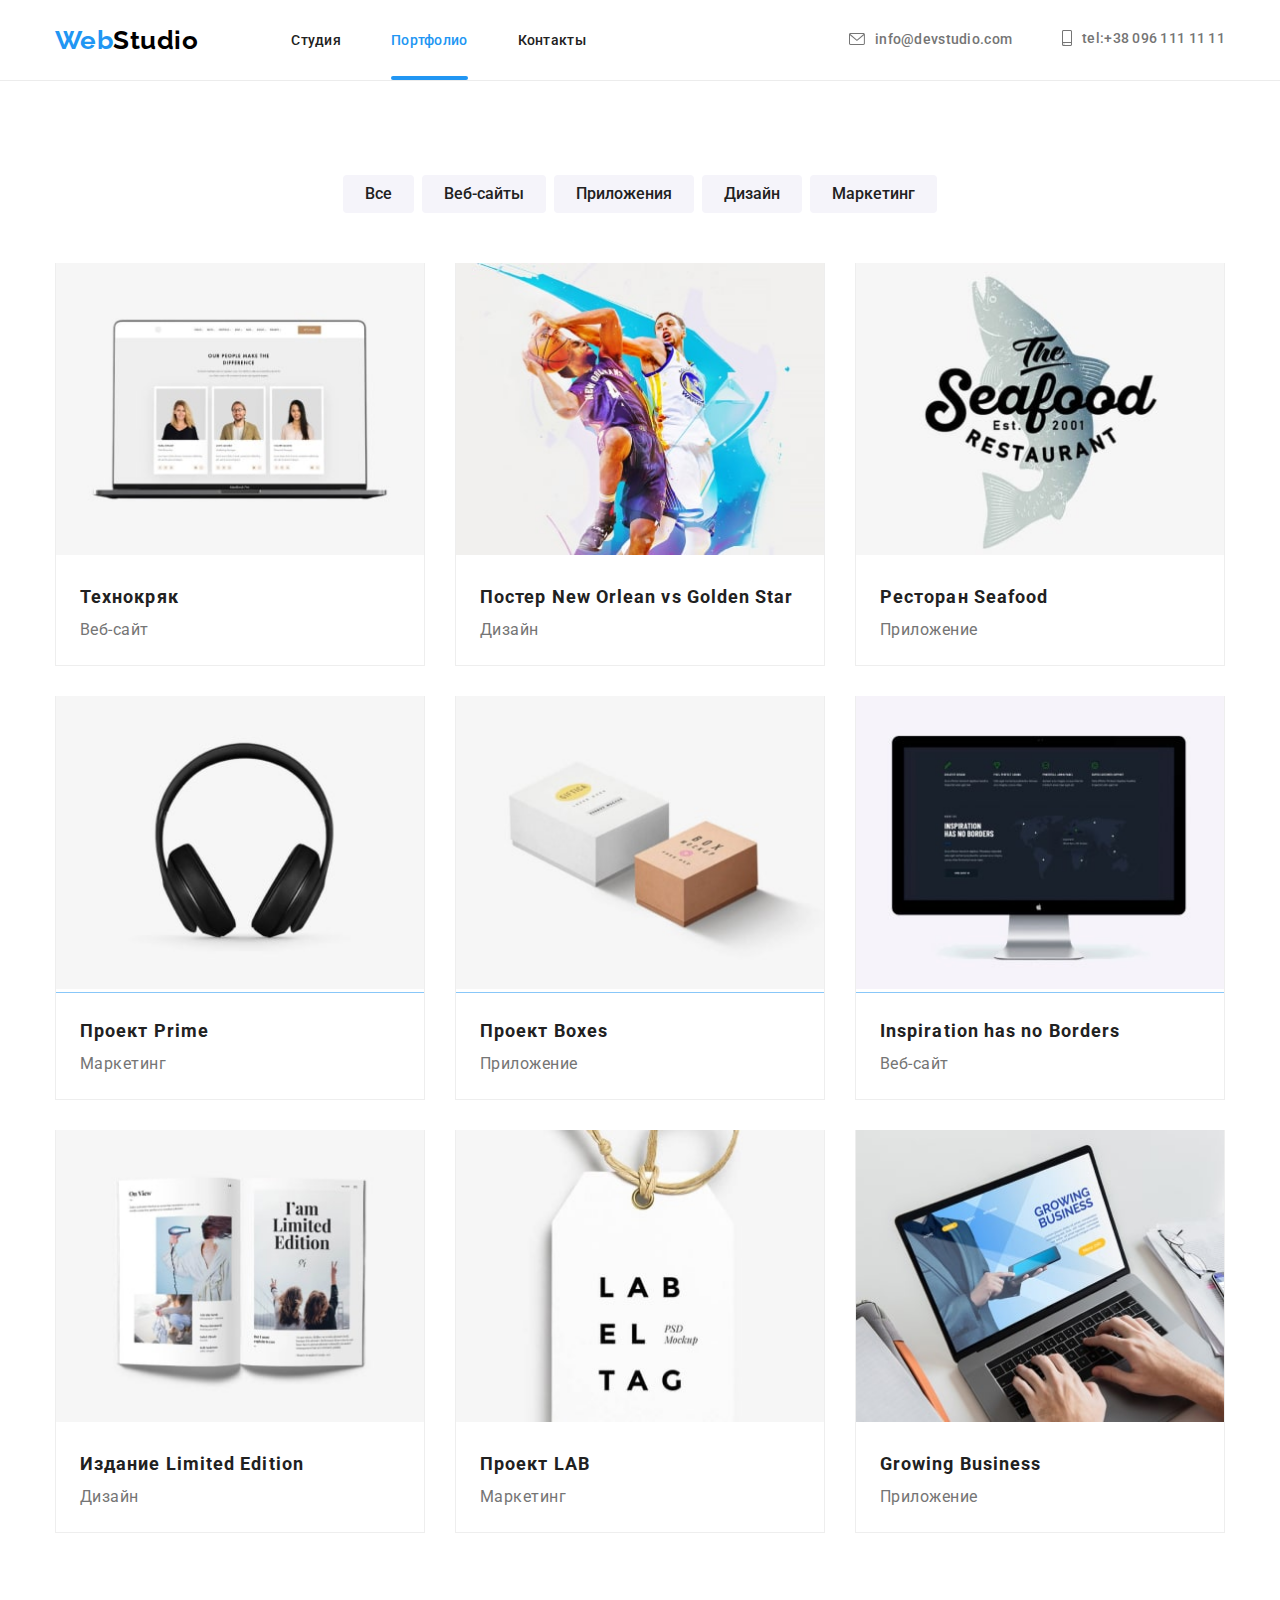
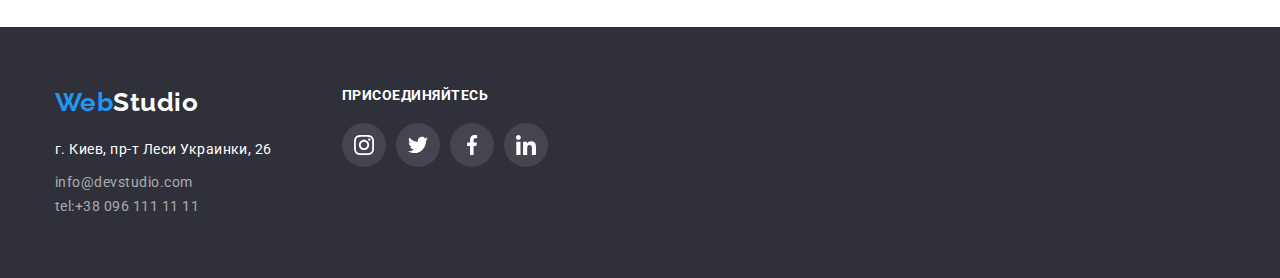
==== portfolio.html @ bacd763f "клон репозитория 5" ====
<!DOCTYPE html>
<html lang="ru">
<head>
    
    <meta charset="UTF-8">
    <meta name="viewport" content="width=device-width, initial-scale=1.0">
    <title>Document</title>
    <link rel="stylesheet" href="style.css" />
    <link rel="stylesheet" href="https://cdnjs.com/libraries/modern-normalize" />
    <link rel="preconnect" href="https://fonts.gstatic.com">
    <link rel="preconnect" href="https://fonts.gstatic.com">
    <link href="https://fonts.googleapis.com/css2?family=Raleway:wght@700&family=Roboto:wght@400;500;700;900&display=swap"
        rel="stylesheet">
</head>
<body>
    <header>
        <!--Шапка сайта-->
        <div class="container main-nav">
        <nav class="all-nav">
            <a class="logo-header" href="index.html">Web<span class="logo-studio">Studio</span></a>
            <ul class="site-nav">
                <li class="list-nav"> <a class="nav-link" href="index.html">Студия</a> </li>
                <li class="list-nav"> <a class="nav-link current" href="portfolio.html">Портфолио</a> </li>
                <li class="list-nav"> <a class="nav-link" href="">Контакты</a> </li>
            </ul>
        </nav>
    
        <ul class="nav-contacts">
            <li class="list-nav">
                <a class="contacts" href="mailto:info@devstudio.com">
                    <svg class="icon-contacts" width="16" height="12">
                        <use href="images/symbol-defs.svg#icon-envelope"></use>
                    </svg>
                    info@devstudio.com </a>
            </li>
            
            <li class="list-nav">
                <a class="contacts" href="tel:+380961111111">
                    <svg class="icon-contacts" width="10" height="16">
                        <use href="images/symbol-defs.svg#icon-smartphone"></use>
                    </svg>
                    tel:+38 096 111 11 11</a>
            </li>
        </ul>
        </div>
    </header>
<main>
<section class="offers-company">
    <!--блок предложений компании-->
<div class="container">
        <h1 class="portfolio">Портфолио</h1>
        <h2 class="selection-works">Выбор работ</h2>
    
    <ul class="btn-selection">
        <li class="item-btn"><button class="btn-choice" type="button">Все</button></li>
        <li class="item-btn"><button class="btn-choice" type="button">Веб-сайты</button></li>
        <li class="item-btn"><button class="btn-choice" type="button">Приложения</button></li>
        <li class="item-btn"><button class="btn-choice" type="button">Дизайн</button></li>
        <li class="item-btn"><button class="btn-choice" type="button">Маркетинг</button></li>
    </ul>   
   
    <!--Блок проектов компании-->
    <h2 class="studio-projects">Проекты студии</h2>
    <ul class="stud-projects">
        <li class="item-project">
            <a class="project-link" href="">
            <div class="context-card">
                <div class="card-decore">
                <img src="images/technokryak-min.jpg" 
                alt="открытый ноутбук с сайтом" width="370"/>
                    <div class="card-overlay">
                    <p class=overlay-description>Технокряк это современная площадка распространения коронавируса. Компании используют эту платформу для цифрового шпионажа и атак на защищённые сервера конкурентов.</p>         
                    </div>
                </div>
                <div class="decor-item">
                <h3 class="name-projects">Технокряк</h3>
                <p class="type-projects">Веб-сайт</p>
                </div>
                    
            </div>
            </a>
        </li>
        <li  class="item-project">
            <a class="project-link" href="">
            <div class="context-card">
                <div class="card-decore">
                <img src="images/poster-min.jpg" 
                alt="двое мужчин баскетболистов" width="370"/>
                <div class="card-overlay">
                    <p class=overlay-description>Технокряк это современная площадка распространения коронавируса. Компании используют эту платформу для цифрового шпионажа и атак на защищённые сервера конкурентов.</p>         
                </div>
                </div>
            <div class="decor-item">
            <h3 class="name-projects">Постер New Orlean vs Golden Star</h3>
            <p class="type-projects">Дизайн</p>
            </div>
            </div>
            </a>
        </li>
        <li class="item-project"> 
            <a class="project-link" href="">
            <div class="context-card">
                <div class="card-decore">
                <img src="images/restorant-sea-food-min.jpg" 
                alt="рыба" width="370"/>
                <div class="card-overlay">
                    <p class=overlay-description>Технокряк это современная площадка распространения коронавируса. Компании используют эту платформу для цифрового шпионажа и атак на защищённые сервера конкурентов.</p>         
                </div>
                </div>
            <div class="decor-item">
            <h3 class="name-projects">Ресторан Seafood</h3>
            <p class="type-projects">Приложение</p>
            </div>
            </div>
            </a>
        </li>
        <li class="item-project">
            <a class="project-link" href="">
            <div class="context-card">
                <div class="card-decore">
                <img src="images/proekt-prime-min.jpg" 
                alt="наушники" width="370"/>
                <div class="card-overlay">
                    <p class=overlay-description>Технокряк это современная площадка распространения коронавируса. Компании используют эту платформу для цифрового шпионажа и атак на защищённые сервера конкурентов.</p>         
                </div>
                </div>
            <div class="decor-item">
            <h3 class="name-projects">Проект Prime</h3>
            <p class="type-projects">Маркетинг</p>
            </div>
            </div>
            </a>
        </li>
        <li class="item-project">
            <a  class="project-link" href="">
            <div class="context-card">
                <div class="card-decore">
                <img src="images/proekt-boxex-min.jpg" 
                alt="коробки" width="370"/>
                <div class="card-overlay">
                    <p class=overlay-description>Технокряк это современная площадка распространения коронавируса. Компании используют эту платформу для цифрового шпионажа и атак на защищённые сервера конкурентов.</p>         
                </div>
                </div>
            <div class="decor-item">
            <h3 class="name-projects">Проект Boxes</h3>
            <p class="type-projects">Приложение</p>
            </div>
            </div>
            </a>
        </li>
        <li class="item-project">
            <a class="project-link" href="">
            <div class="context-card">
                <div class="card-decore">
                <img src="images/inspiration-has-no-borders-min.jpg" 
                alt="Компьютер-моноблок с сайтом на мониторе" width="370" />
                <div class="card-overlay">
                    <p class=overlay-description>Технокряк это современная площадка распространения коронавируса. Компании используют эту платформу для цифрового шпионажа и атак на защищённые сервера конкурентов.</p>         
                </div>
                </div>
            <div class="decor-item">
            <h3 class="name-projects">Inspiration has no Borders</h3>
            <p class="type-projects">Веб-сайт</p>
            </div>
            </div>
            </a>
        </li>
        <li class="item-project">
            <a class="project-link" href="">
            <div class="context-card">
                <div class="card-decore">
                <img src="images/izdanie-limited-edition-min.jpg" 
                alt="открытая книга" width="370"/>
                <div class="card-overlay">
                    <p class=overlay-description>Технокряк это современная площадка распространения коронавируса. Компании используют эту платформу для цифрового шпионажа и атак на защищённые сервера конкурентов.</p>         
                </div>
                </div>
            <div class="decor-item">
            <h3 class="name-projects">Издание Limited Edition</h3>
            <p class="type-projects">Дизайн</p>
            </div>
            </div>
            </a>
        </li>
        <li class="item-project">
            <a class="project-link" href="">
            <div class="context-card">
                <div class="card-decore">
                <img src="images/proekt-lab-min.jpg" 
                alt="бирка-лейбл" width="370"/>
                <div class="card-overlay">
                    <p class=overlay-description>Технокряк это современная площадка распространения коронавируса. Компании используют эту платформу для цифрового шпионажа и атак на защищённые сервера конкурентов.</p>         
                </div>
                </div>
            <div class="decor-item">
            <h3 class="name-projects">Проект LAB</h3>
            <p class="type-projects">Маркетинг</p>
            </div>
            </div>
            </a>
        </li>
        <li class="item-project">
            <a class="project-link" href="">
            <div class="context-card">
                <div class="card-decore">
                <img src="images/growing-business-min.jpg" 
                alt="человек печатает на ноутбуке" width="370"/>
                <div class="card-overlay">
                    <p class=overlay-description>Технокряк это современная площадка распространения коронавируса. Компании используют эту платформу для цифрового шпионажа и атак на защищённые сервера конкурентов.</p>         
                </div>
                </div>
            <div class="decor-item">
            <h3 class="name-projects">Growing Business</h3>
            <p class="type-projects">Приложение</p>
            </div>
            </div>
            </a>
        </li>
    </ul>
    </div>

       
        

</section>

</main>

<footer class="block-foot">
    <div class="container">
        <div class="general-block">
            <div class="general-block1">
                <div class="footer-contacts">
                    <a class="logo-footer" href="index.html">Web<span class="logo-studio">Studio</span></a>
                    <ul class="foot-address">
                        <li>
                            <address class="address"> г. Киев, пр-т Леси Украинки, 26 </address>
                        </li>
                        <li> <a class="foot-contacts" href="mailto:info@devstudio.com"> info@devstudio.com </a> </li>
                        <li> <a class="foot-contacts" href="tel:+380961111111"> tel:+38 096 111 11 11 </a> </li>
                    </ul>
                </div>
            </div>

            <!--добавление блока соц. сети-->


            <div class="general-block2">


                <h2 class="social-title">Присоединяйтесь</h2>

                <ul class="social-list">
                    <li class="social-list-links">
                        <a class="social-link" href="">
                            <svg class="social-items">
                                <use href="images/symbol-defs.svg#icon-instagram-2"></use>
                            </svg>
                        </a>
                    </li>

                    <li class="social-list-links">
                        <a class="social-link" href="">
                            <svg class="social-items">
                                <use href="images/symbol-defs.svg#icon-twitter-1"></use>
                            </svg>
                        </a>
                    </li>

                    <li class="social-list-links">
                        <a class="social-link" href="">
                            <svg class="social-items">
                                <use href="images/symbol-defs.svg#icon-facebook-1"></use>
                            </svg>
                        </a>
                    </li>

                    <li class="social-list-links">
                        <a class="social-link" href="">
                            <svg class="social-items">
                                <use href="images/symbol-defs.svg#icon-linkedin-1"></use>
                            </svg>
                        </a>
                    </li>
                </ul>

            </div>


        </div>
    </div>
</footer>

</body>
</html>
---- style.css ----
:root {
  --background-color: #ffffff;
  --main-text-color: #212121;
  --text-color: #000000;
  --additional-text-color: #757575;
  --active-color: #2196f3;
  --background-hero: #2f303a;
  --background-overlay: #c4c4c4;
  --background-icons: #f5f4fa;
}

body {
  background-color: var(--background-color);
  color: var(--additional-text-color);
  font-family: Roboto, sans-serif;
  font-style: normal;
  font-weight: normal;
  letter-spacing: 0.03em;
  margin: 0;
}

ul,
a {
  list-style: none;
  text-decoration: none;
}

.container {
  width: 1200px;
  margin-left: auto;
  margin-right: auto;
  padding: 0 15px;
  box-sizing: border-box;
}
header {
  border-bottom: 1px solid #ececec;
}
/*шапка сайта*/

li {
  margin: 0;
}
.main-nav,
.all-nav {
  display: flex;
  align-items: center;
}

.site-nav {
  display: flex;
  margin: 0 0 0 93px;
  padding-left: 0;
}
.site-nav .list-nav:not(:last-child) {
  margin-right: 50px;
}
.site-nav .nav-link {
  display: block;

  font-weight: 500;
  font-size: 14px;
  line-height: 16px;
  letter-spacing: 0.02em;
  color: var(--main-text-color);

  padding: 32px 0;
  transition: transform 250ms cubic-bezier(0.4, 0, 0.2, 1);
  transition-property: background-color;
}

.site-nav .nav-link:hover,
.site-nav .nav-link:focus,
.site-nav .nav-link:active,
.site-nav .nav-link.current {
  color: var(--active-color);
}

.nav-contacts {
  display: flex;
  margin-left: auto;
  margin-top: 0;
  margin-bottom: 0;
}

.nav-contacts .contacts {
  color: var(--additional-text-color);
  font-weight: 500;
  font-size: 14px;
  line-height: 16px;
  letter-spacing: 0.02em;
  transition: transform 250ms cubic-bezier(0.4, 0, 0.2, 1);
  transition-property: background-color;
}

.nav-contacts .list-nav + .list-nav {
  margin-left: 50px;
}

.nav-contacts .contacts:hover,
.nav-contacts .contacts:focus,
.nav-contacts .contacts:active {
  color: var(--active-color);
}

.contacts {
  display: inline-flex;
  justify-content: center;
  align-items: center;
}

.icon-contacts {
  padding: 0;
  margin-right: 10px;
  fill: currentColor;
}

.nav-link {
  display: inline-block;
  position: relative;
  text-decoration: none;
  transition: transform 250ms cubic-bezier(0.4, 0, 0.2, 1);
  transition-property: background-color;
}
.nav-link:hover::before,
.nav-link:focus::before,
.nav-link.current::before {
  display: block;
  position: absolute;
  content: "";
  width: 100%;
  height: 4px;
  top: 76px;
  background: var(--active-color);
  border-radius: 2px;
}

/* оформление логотипа */

.logo-header,
.logo-footer {
  font-family: Raleway;
  font-weight: bold;
  font-size: 26px;
  color: var(--active-color);
}
.logo-header > .logo-studio {
  color: var(--text-color);
}
.logo-footer > .logo-studio {
  color: var(--background-color);
}

/* Блок-герой */

.overlay {
  height: 600px;
  max-width: 1600px;
  margin-left: auto;
  margin-right: auto;
  background-color: var(--background-overlay);
  background-image: linear-gradient(
      to right,
      rgba(47, 48, 58, 0.4),
      rgba(47, 48, 58, 0.4)
    ),
    url(images/img-min.jpg), url(images/img-overlay-min.jpg);
  background-repeat: no-repeat;
  background-size: cover;
  background-position: center;
}

/*модальное окно*/

.backdrop {
  position: fixed;
  top: 0;
  left: 0;

  width: 100%;
  height: 100%;
  background-color: rgba(0, 0, 0, 0.2);

  opacity: 1;
  z-index: 1;
}

.backdrop.is-hidden {
  opacity: 0;
  pointer-events: none;
}

.modal {
  position: absolute;
  top: 50%;
  left: 50%;
  transform: translate(-50%, -50%);

  width: 528px;
  height: 581px;

  background-color: var(--background-color);
}

.btn-close {
  background-color: var(--background-color);
  margin: 8px;
  padding: 0;
  float: right;
  border: none;
}

.hero-section {
  text-align: center;
  align-items: center;
  padding-top: 200px;
  padding-bottom: 200px;
}

.hero-title {
  font-weight: 900;
  font-size: 44px;
  line-height: 60px;
  letter-spacing: 0.06em;
  text-transform: uppercase;
  color: var(--background-color);
  text-align: center;
  align-items: center;

  margin: 0;
}

.btn {
  font-weight: bold;
  font-size: 16px;
  line-height: 30px;
  display: inline-block;
  letter-spacing: 0.06em;
  background-color: var(--active-color);
  color: var(--background-color);
  cursor: pointer;
  padding: 10px 32px;
  margin-top: 30px;
  margin-right: 0;
  border-style: none;
  outline: none;
  box-shadow: 0px 4px 4px rgba(0, 0, 0, 0.15);
  border-radius: 4px;
}

/*блок наши преимущества*/

.section-pluses .list-of-pluses {
  display: flex;
}
.section-pluses {
  padding: 94px 0;
}

/*скрытие заголовков*/
.our-pluses,
.portfolio,
.selection-works,
.studio-projects,
.visually-hidden {
  position: absolute;
  clip: rect(0 0 0 0);
  width: 1px;
  height: 1px;
  margin: -1px;
}

.list-of-pluses {
  margin: 0;
  padding: 0;
}
.list-of-pluses .item-of-pluses:not(:last-child) {
  margin-right: 30px;
}
.item-of-pluses {
  width: 270px;
}

.comands-pluses {
  font-weight: bold;
  font-size: 14px;
  line-height: 16px;
  text-transform: uppercase;
  color: var(--main-text-color);

  padding-bottom: 10px;
  margin: 0;
}

.description-pluses {
  font-size: 14px;
  line-height: 24px;
  color: var(--additional-text-color);
  margin: 0;
}

.ground-of-icons {
  display: inline-flex;
  width: 270px;
  height: 120px;
  background-color: var(--background-icons);
  border-radius: 4px;
  align-items: center;
  justify-content: center;
  margin-bottom: 30px;
}

.icons-of-pluses {
  width: 70px;
  height: 70px;
}

/*Блок чем мы занимаемся*/

.block-we-do {
  padding: 0 0 94px 0;
}

.we-do,
.our-comands,
.title-clients {
  font-weight: bold;
  font-size: 36px;
  line-height: 42px;
  text-align: center;
  color: var(--main-text-color);
  margin: 0;
  padding-bottom: 50px;
}

.list-we-do {
  display: flex;
  margin: 0;
}

.list-we-do,
.list-team {
  padding: 0;

  display: flex;
  align-items: center;
}

img {
  display: blok;
  max-width: 100%;
  height: auto;
}

.list-we-do .item-we-do:not(:last-child) {
  margin-right: 30px;
}

.picture-title {
  display: flex;

  position: relative;
  overflow: hidden;
}

.picture-title > .text-title {
  position: absolute;
  bottom: 0;
  left: 0;
  margin: 0;

  width: 370px;
  height: 70px;
  font-weight: bold;
  font-size: 14px;
  line-height: 16px;
  text-align: center;
  text-transform: uppercase;
  background-color: rgba(47, 48, 58, 0.8);
  color: var(--background-color);

  display: inline-flex;
  justify-content: center;
  align-items: center;
}

/*наша команда*/

.comands {
  background-color: #f5f4fa;
  padding: 94px 0;
  display: flex;
}
.list-team {
  margin: 0;
}
.list-team .item-team:not(:last-child) {
  margin-right: 30px;
}

.fond-card {
  background: #ffffff;
  box-shadow: 0px 1px 3px rgba(0, 0, 0, 0.12), 0px 1px 1px rgba(0, 0, 0, 0.14),
    0px 2px 1px rgba(0, 0, 0, 0.2);
  border-radius: 0px 0px 4px 4px;
}

.name-team {
  font-weight: 500;
  font-size: 16px;
  line-height: 19px;
  color: var(--main-text-color);

  text-align: center;
  padding-top: 30px;
  margin: 0;
}

.profession {
  font-size: 16px;
  line-height: 19px;
  color: var(--additional-text-color);

  text-align: center;
  padding: 10px 0 16px;
  margin: 0;
}

.team-link-list {
  display: flex;
  justify-content: center;
  align-items: center;
  margin: 0;
  padding: 0 0 30px;
}

.team-soc-link {
  display: flex;
  justify-content: center;
  align-items: center;
  width: 44px;
  height: 44px;
  background-color: var(--background-color);
  transition: transform 250ms cubic-bezier(0.4, 0, 0.2, 1);
}
.team-soc-link:hover,
.team-soc-link:focus {
  background-color: var(--active-color);
  border-radius: 50%;
  transition: transform 250ms cubic-bezier(0.4, 0, 0.2, 1);
  transition-property: background-color;
}

.item-soc-link {
  width: 20px;
  height: 20px;
  fill: #afb1b8;
  transition: transform 250ms cubic-bezier(0.4, 0, 0.2, 1);
  transition-property: background-color;
}

.team-soc-link:hover .item-soc-link,
.team-soc-link:focus .item-soc-link {
  fill: var(--background-color);
}

.type-link:not(:last-child) {
  margin-right: 10px;
}

/*постоянные клиенты*/

.regular-clients {
  padding-top: 94px;
  padding-bottom: 94px;
}

.list-clients {
  display: flex;
  padding: 0;
  margin: 0;
  justify-content: center;
}

.client-link {
  display: flex;
  justify-content: center;
  align-items: center;

  width: 170px;
  height: 90px;
  border: 1px solid #afb1b8;
  border-radius: 4px;
  color: #afb1b8;
  transition: transform 250ms cubic-bezier(0.4, 0, 0.2, 1);
  transition-property: background-color;
}

.icon-client {
  fill: currentColor;
}

.client-link:focus,
.client-link:hover {
  color: var(--active-color);
  border-color: var(--active-color);
}

.client-type:not(:last-child) {
  margin-right: 30px;
}

/*футер*/

.block-foot {
  background-color: #2f303a;
  padding-top: 60px;
  padding-bottom: 60px;
}

.general-block {
  display: flex;
}

.general-block2 {
  display: inline-block;
  margin-left: 70px;
  flex-wrap: wrap;
}

.foot-address {
  margin: 0;
  padding: 20px 0 0;
}
.address {
  font-style: normal;
  font-size: 14px;
  line-height: 24px;
  color: var(--background-color);
  padding-bottom: 9px;
}

.foot-contacts {
  font-size: 14px;
  line-height: 24px;
  color: rgba(255, 255, 255, 0.6);
  padding-top: 9px;
}

.social-title {
  font-weight: bold;
  font-size: 14px;
  line-height: 16px;
  text-transform: uppercase;
  color: var(--background-color);
  margin: 0;
  padding-bottom: 20px;
}

.social-list {
  display: inline-flex;
  flex-wrap: wrap;
  margin: 0;
  padding: 0;
}

.social-link {
  display: flex;
  justify-content: center;
  align-items: center;
  height: 44px;
  width: 44px;
  border-radius: 50%;
  background-color: rgba(255, 255, 255, 0.1);
  transition: transform 250ms cubic-bezier(0.4, 0, 0.2, 1);
  transition-property: background-color;
}

.social-items {
  width: 20px;
  height: 20px;
  fill: var(--background-color);
}

.social-link:focus,
.social-link:hover {
  background-color: var(--active-color);
}

.social-list-links:not(:last-child) {
  margin-right: 10px;
}

/*страница портфолио*/

.offers-company {
  padding: 94px 0;
}

.btn-selection {
  display: flex;
  justify-content: center;
  margin: 0 0 50px 0;
  padding: 0;
  border-radius: 4px;
}
.btn-choice {
  font-family: Roboto, sans-serif;
  font-weight: 500;
  font-size: 16px;
  line-height: 26px;
  display: inline-block;
  font-style: normal;
  text-align: center;
  color: var(--main-text-color);
  background-color: #f5f4fa;
  cursor: pointer;
  border: 0;
  outline: none;
  padding: 6px 22px;
  border-radius: 4px;
}

.btn-choice:hover,
.btn-choice:focus {
  color: var(--background-color);
  background-color: var(--active-color);
  transition: transform 250ms cubic-bezier(0.4, 0, 0.2, 1);
}

.btn-selection .item-btn:not(:last-child) {
  margin-right: 8px;
}

/* блок проектов компании*/

.stud-projects {
  display: flex;
  flex-wrap: wrap;
  margin: 0;
  padding: 0;
}

.item-project {
  width: 370px;
  margin-right: 30px;
  margin-bottom: 30px;
}

.item-project:nth-child(3n) {
  margin-right: 0;
}

.item-project:nth-last-child(-n + 3) {
  margin-bottom: 0;
}

.card-decore {
  position: relative;
  overflow: hidden;
}

.context-card {
  background: #ffffff;
  border-right: 1px solid #eeeeee;
  border-bottom: 1px solid #eeeeee;
  border-left: 1px solid #eeeeee;
  box-sizing: border-box;
}

.decor-item {
  padding: 20px 24px;
}

.name-projects {
  font-weight: bold;
  font-size: 18px;
  line-height: 36px;
  letter-spacing: 0.06em;
  color: var(--main-text-color);
  margin: 0;
}

.type-projects {
  font-size: 16px;
  line-height: 30px;
  color: var(--additional-text-color);
  margin: 0;
}

.project-link:hover,
.project-link:focus {
  display: block;
  box-shadow: 0px 4px 4px rgba(0, 0, 0, 0.25);
  transition: transform 250ms cubic-bezier(0.4, 0, 0.2, 1);
}

/*Выкатка голубого фона на карточке*/

.card-overlay {
  position: absolute;
  top: 0;
  left: 0;

  transform: translateY(100%);
  transition: transform 250ms cubic-bezier(0.4, 0, 0.2, 1);

  width: 100%;
  height: 100%;
  background: rgba(33, 150, 243, 0.9);

  font-size: 18px;
  line-height: 28px;

  color: var(--background-color);
  text-align: start;
  display: flex;
}
.overlay-description {
  padding: 63px 24px;
  margin: 0;
}

.context-card:hover .card-overlay {
  transform: translateY(0);
  opacity: 1;
  transition: transform 250ms cubic-bezier(0.4, 0, 0.2, 1);
}

.project-link:focus .card-overlay {
  transform: translateY(0);
  opacity: 1;
  transition: transform 250ms cubic-bezier(0.4, 0, 0.2, 1);
}
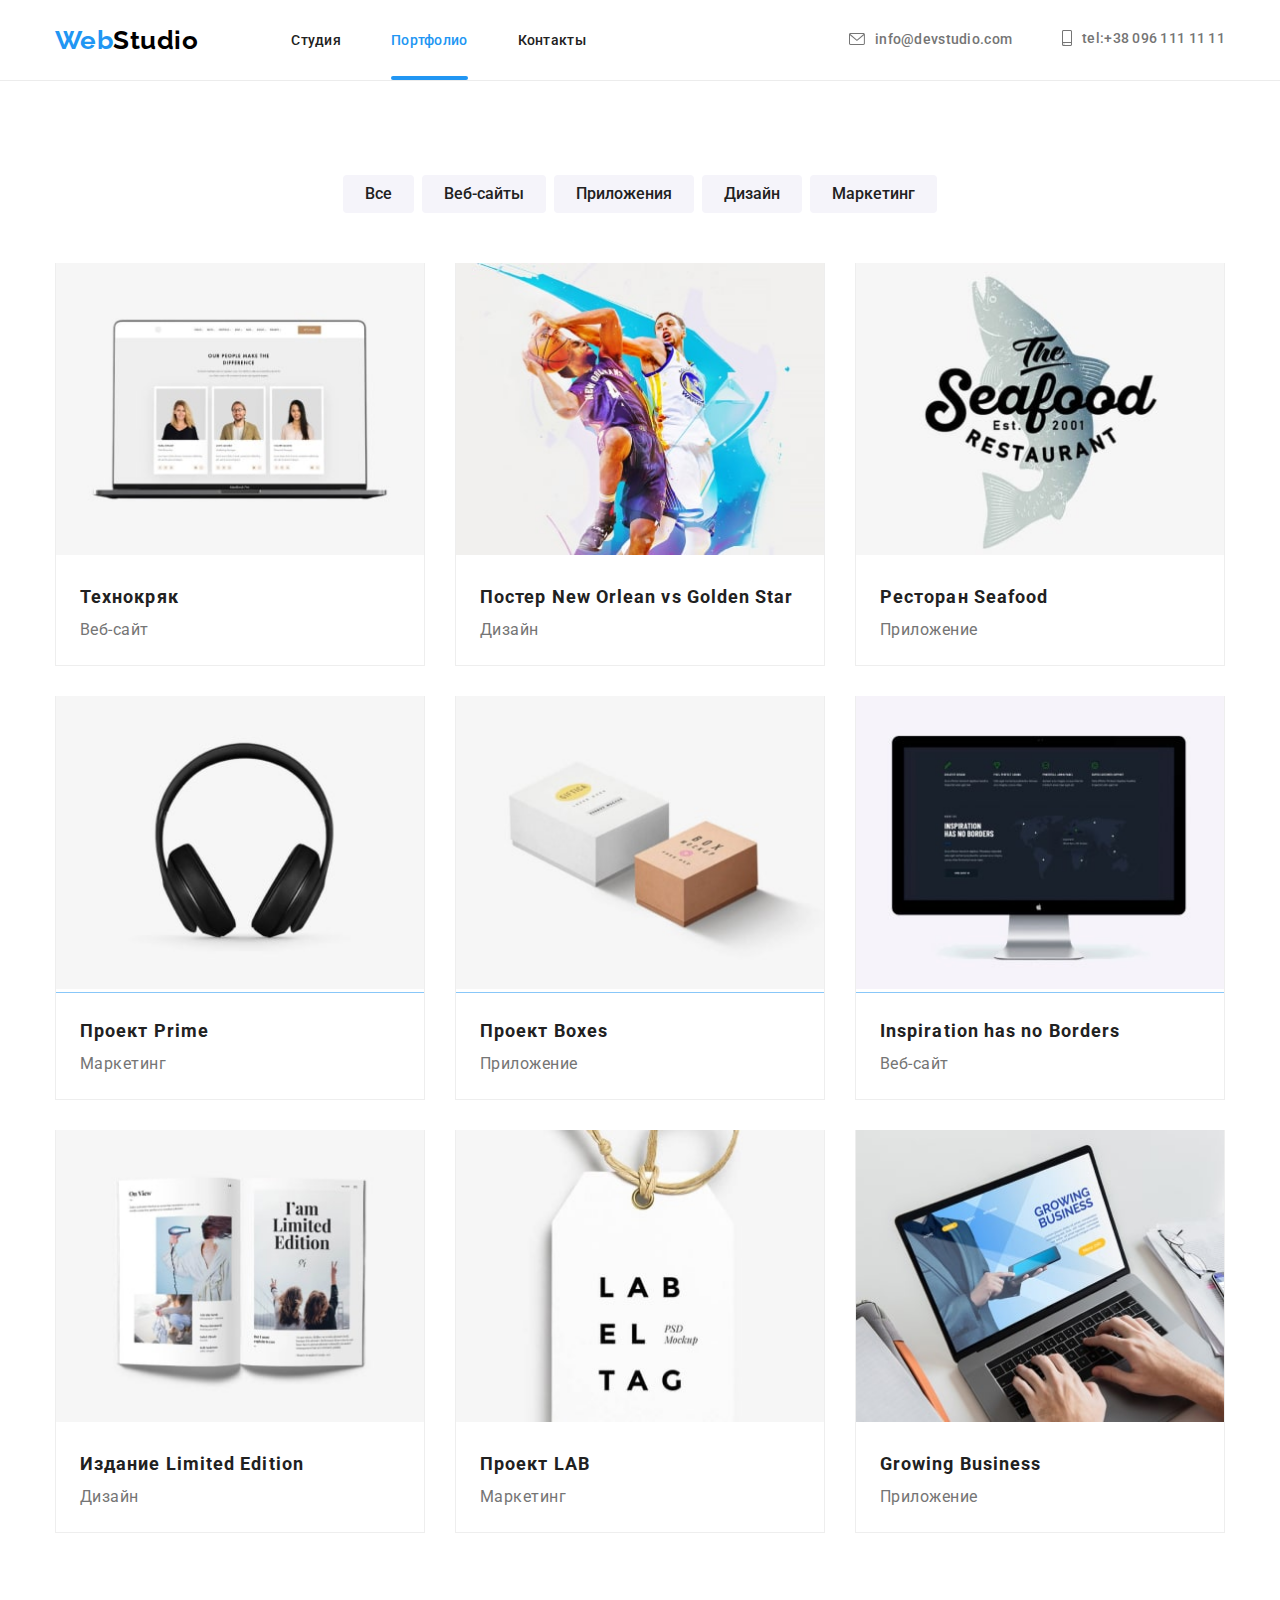
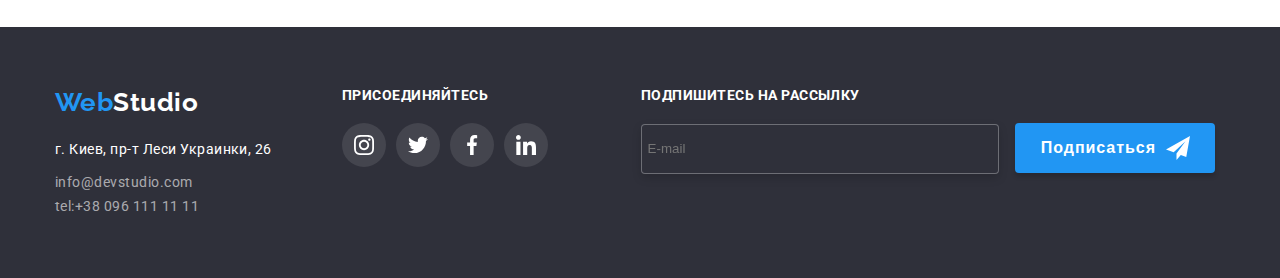
==== commit 7773f4da: "кнопка с иконкой" ====
--- a/portfolio.html
+++ b/portfolio.html
@@ -286,6 +286,20 @@
 
             </div>
 
+<!--Добавление блока Подпишитесь на рассылку-->
+
+        <div class="general-block3">
+            <h2 class="social-title">Подпишитесь на рассылку</h2>
+            <form>
+                 <label for="mail">
+                     <input class="color-input" type="email" name="email" placeholder=" E-mail" />
+                </label>
+                <button class="foot-btn" type="button">Подписаться</button>
+            </form>
+
+        </div>
+
+
 
         </div>
     </div>
--- a/style.css
+++ b/style.css
@@ -527,6 +527,54 @@
   flex-wrap: wrap;
 }
 
+.general-block3 {
+  display: inline-block;
+  margin-left: 93px;
+}
+
+.color-input {
+  width: 358px;
+  height: 50px;
+  border: 1px solid rgba(255, 255, 255, 0.3);
+  box-sizing: border-box;
+  filter: drop-shadow(0px 4px 4px rgba(0, 0, 0, 0.15));
+  border-radius: 4px;
+  background-color: #2f303a;
+}
+
+.foot-btn {
+  display: inline-flex;
+  align-items: center;
+  justify-content: center;
+
+  width: 200px;
+  height: 50px;
+
+  background: var(--active-color);
+  box-shadow: 0px 4px 4px rgba(0, 0, 0, 0.15);
+  border-radius: 4px;
+  border: none;
+  margin-left: 12px;
+
+  font-weight: bold;
+  font-size: 16px;
+  line-height: 30px;
+
+  text-align: center;
+  letter-spacing: 0.06em;
+
+  color: var(--background-color);
+}
+
+.foot-btn::after {
+  content: "";
+  width: 24px;
+  height: 24px;
+  margin-left: 10px;
+  background-image: url("images/icon-send.svg");
+  background-size: contain;
+}
+
 .foot-address {
   margin: 0;
   padding: 20px 0 0;
